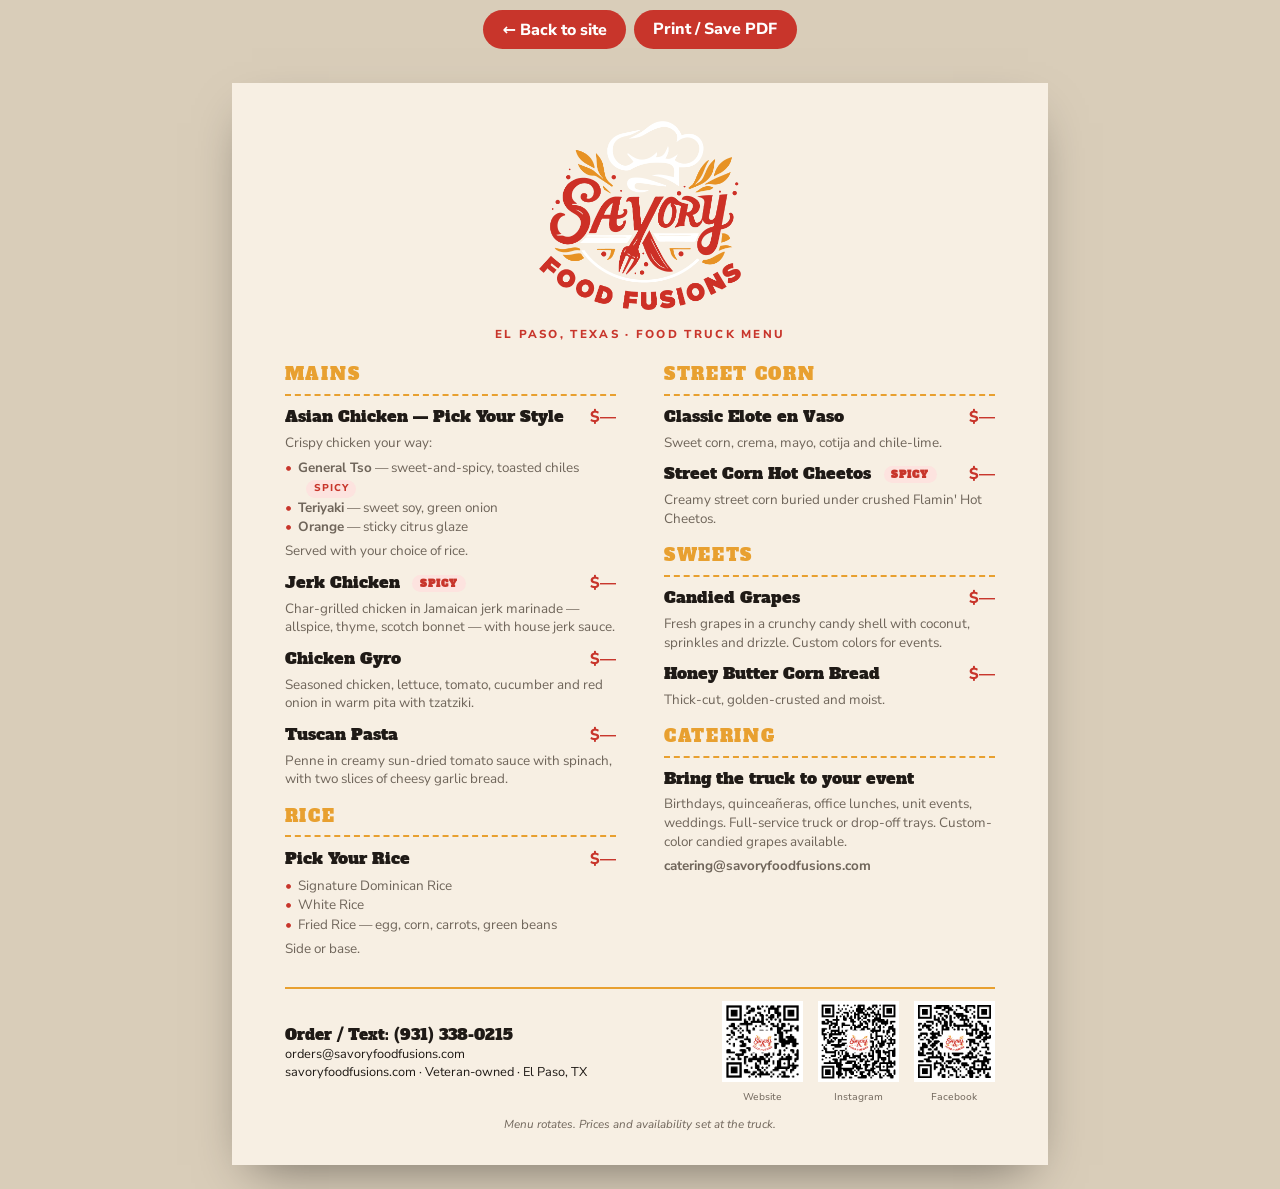
==== menu.html @ b55663da "Add printable one-page menu and QR codes Co-Authored-By: Claude Fable 5.1 <noreply@anthropic.com> Cl" ====
<!DOCTYPE html>
<html lang="en">
<head>
  <meta charset="UTF-8">
  <meta name="viewport" content="width=device-width, initial-scale=1.0">
  <title>Menu | Savory Food Fusions — El Paso, TX</title>
  <meta name="description" content="Savory Food Fusions food truck menu — El Paso, Texas.">
  <link rel="icon" href="images/logo.png" type="image/png">
  <link rel="preconnect" href="https://fonts.googleapis.com">
  <link rel="preconnect" href="https://fonts.gstatic.com" crossorigin>
  <link href="https://fonts.googleapis.com/css2?family=Alfa+Slab+One&family=Nunito+Sans:ital,wght@0,400;0,600;0,800;1,400&display=swap" rel="stylesheet">
  <style>
    :root { --red:#c8352b; --orange:#e8a030; --cream:#f7efe3; --ink:#1f1a16; --muted:#6f655a; }
    * { box-sizing:border-box; margin:0; padding:0; }
    body { font-family:'Nunito Sans',system-ui,sans-serif; color:var(--ink); background:#d9cdb9; -webkit-print-color-adjust:exact; print-color-adjust:exact; }
    .sheet { background:var(--cream); max-width:8.5in; margin:1.5rem auto; padding:.4in .55in .35in; min-height:11in; position:relative; box-shadow:0 20px 50px -20px rgba(0,0,0,.5); }
    .head { text-align:center; margin-bottom:.22in; }
    .head img { width:2.1in; }
    .head p { font-weight:800; letter-spacing:.2em; text-transform:uppercase; font-size:.72rem; color:var(--red); margin-top:.1in; }
    .cols { display:grid; grid-template-columns:1fr 1fr; gap:0 .5in; }
    h2 { font-family:'Alfa Slab One',serif; font-weight:400; font-size:1.05rem; letter-spacing:.1em; text-transform:uppercase; color:var(--orange); border-bottom:2px dashed var(--orange); padding-bottom:.08in; margin:.16in 0 .1in; }
    .cols > section:first-child h2:first-child, .cols > section:last-child h2:first-child { margin-top:0; }
    .item { display:grid; grid-template-columns:1fr auto; gap:.06in .2in; margin-bottom:.1in; align-items:baseline; }
    .item h3 { font-family:'Alfa Slab One',serif; font-weight:400; font-size:1rem; }
    .item .price { font-weight:800; color:var(--red); white-space:nowrap; }
    .item p { grid-column:1 / -1; font-size:.84rem; color:var(--muted); line-height:1.4; }
    .item ul { grid-column:1 / -1; list-style:none; font-size:.84rem; color:var(--muted); line-height:1.45; }
    .item li { padding-left:.14in; position:relative; }
    .item li::before { content:"•"; position:absolute; left:0; color:var(--red); }
    .hot { display:inline-block; font-size:.62rem; font-weight:800; letter-spacing:.1em; text-transform:uppercase; color:var(--red); background:#fde3df; padding:.02in .08in; border-radius:999px; margin-left:.08in; vertical-align:middle; }
    .foot { margin-top:.2in; padding-top:.12in; border-top:2px solid var(--orange); display:flex; justify-content:space-between; align-items:center; gap:.3in; font-size:.8rem; }
    .foot b { font-family:'Alfa Slab One',serif; font-weight:400; font-size:.95rem; display:block; }
    .foot .qr { display:flex; gap:.15in; align-items:center; }
    .foot .qr img { width:.85in; height:.85in; }
    .foot .qr span { font-size:.62rem; text-align:center; display:block; margin-top:.03in; color:var(--muted); }
    .note { text-align:center; font-size:.72rem; color:var(--muted); font-style:italic; margin-top:.12in; }
    .toolbar { text-align:center; padding:.6rem; }
    .toolbar a, .toolbar button { font:inherit; font-weight:800; background:var(--red); color:#fff; border:0; border-radius:999px; padding:.55rem 1.2rem; margin:0 .25rem; cursor:pointer; text-decoration:none; }
    @media print { body { background:#fff; } .sheet { margin:0; box-shadow:none; max-width:none; min-height:0; height:11in; overflow:hidden; } .toolbar { display:none; } @page { size:letter; margin:0; } }
    @media (max-width:640px) { .sheet { padding:.4in .35in; min-height:0; } .cols { grid-template-columns:1fr; } .foot { flex-direction:column; text-align:center; } }
  </style>
</head>
<body>
  <div class="toolbar"><a href="index.html">← Back to site</a><button onclick="window.print()">Print / Save PDF</button></div>
  <div class="sheet">
    <header class="head">
      <img src="images/logo.png" alt="Savory Food Fusions">
      <p>El Paso, Texas · Food Truck Menu</p>
    </header>

    <div class="cols">
      <section>
        <h2>Mains</h2>

        <div class="item">
          <h3>Asian Chicken — Pick Your Style</h3><span class="price">$—</span>
          <p>Crispy chicken your way:</p>
          <ul>
            <li><strong>General Tso</strong> — sweet-and-spicy, toasted chiles <span class="hot">Spicy</span></li>
            <li><strong>Teriyaki</strong> — sweet soy, green onion</li>
            <li><strong>Orange</strong> — sticky citrus glaze</li>
          </ul>
          <p>Served with your choice of rice.</p>
        </div>

        <div class="item">
          <h3>Jerk Chicken <span class="hot">Spicy</span></h3><span class="price">$—</span>
          <p>Char-grilled chicken in Jamaican jerk marinade — allspice, thyme, scotch bonnet — with house jerk sauce.</p>
        </div>

        <div class="item">
          <h3>Chicken Gyro</h3><span class="price">$—</span>
          <p>Seasoned chicken, lettuce, tomato, cucumber and red onion in warm pita with tzatziki.</p>
        </div>

        <div class="item">
          <h3>Tuscan Pasta</h3><span class="price">$—</span>
          <p>Penne in creamy sun-dried tomato sauce with spinach, with two slices of cheesy garlic bread.</p>
        </div>

        <h2>Rice</h2>
        <div class="item">
          <h3>Pick Your Rice</h3><span class="price">$—</span>
          <ul>
            <li>Signature Dominican Rice</li>
            <li>White Rice</li>
            <li>Fried Rice — egg, corn, carrots, green beans</li>
          </ul>
          <p>Side or base.</p>
        </div>
      </section>

      <section>
        <h2>Street Corn</h2>
        <div class="item">
          <h3>Classic Elote en Vaso</h3><span class="price">$—</span>
          <p>Sweet corn, crema, mayo, cotija and chile-lime.</p>
        </div>
        <div class="item">
          <h3>Street Corn Hot Cheetos <span class="hot">Spicy</span></h3><span class="price">$—</span>
          <p>Creamy street corn buried under crushed Flamin' Hot Cheetos.</p>
        </div>

        <h2>Sweets</h2>
        <div class="item">
          <h3>Candied Grapes</h3><span class="price">$—</span>
          <p>Fresh grapes in a crunchy candy shell with coconut, sprinkles and drizzle. Custom colors for events.</p>
        </div>
        <div class="item">
          <h3>Honey Butter Corn Bread</h3><span class="price">$—</span>
          <p>Thick-cut, golden-crusted and moist.</p>
        </div>

        <h2>Catering</h2>
        <div class="item">
          <h3>Bring the truck to your event</h3>
          <p>Birthdays, quinceañeras, office lunches, unit events, weddings. Full-service truck or drop-off trays. Custom-color candied grapes available.</p>
          <p><strong>catering@savoryfoodfusions.com</strong></p>
        </div>
      </section>
    </div>

    <footer class="foot">
      <div>
        <b>Order / Text: (931) 338-0215</b>
        orders@savoryfoodfusions.com<br>
        savoryfoodfusions.com · Veteran-owned · El Paso, TX
      </div>
      <div class="qr">
        <div><img src="images/qr-website.png" alt="QR: website"><span>Website</span></div>
        <div><img src="images/qr-instagram.png" alt="QR: Instagram"><span>Instagram</span></div>
        <div><img src="images/qr-facebook.png" alt="QR: Facebook"><span>Facebook</span></div>
      </div>
    </footer>
    <p class="note">Menu rotates. Prices and availability set at the truck.</p>
  </div>
</body>
</html>
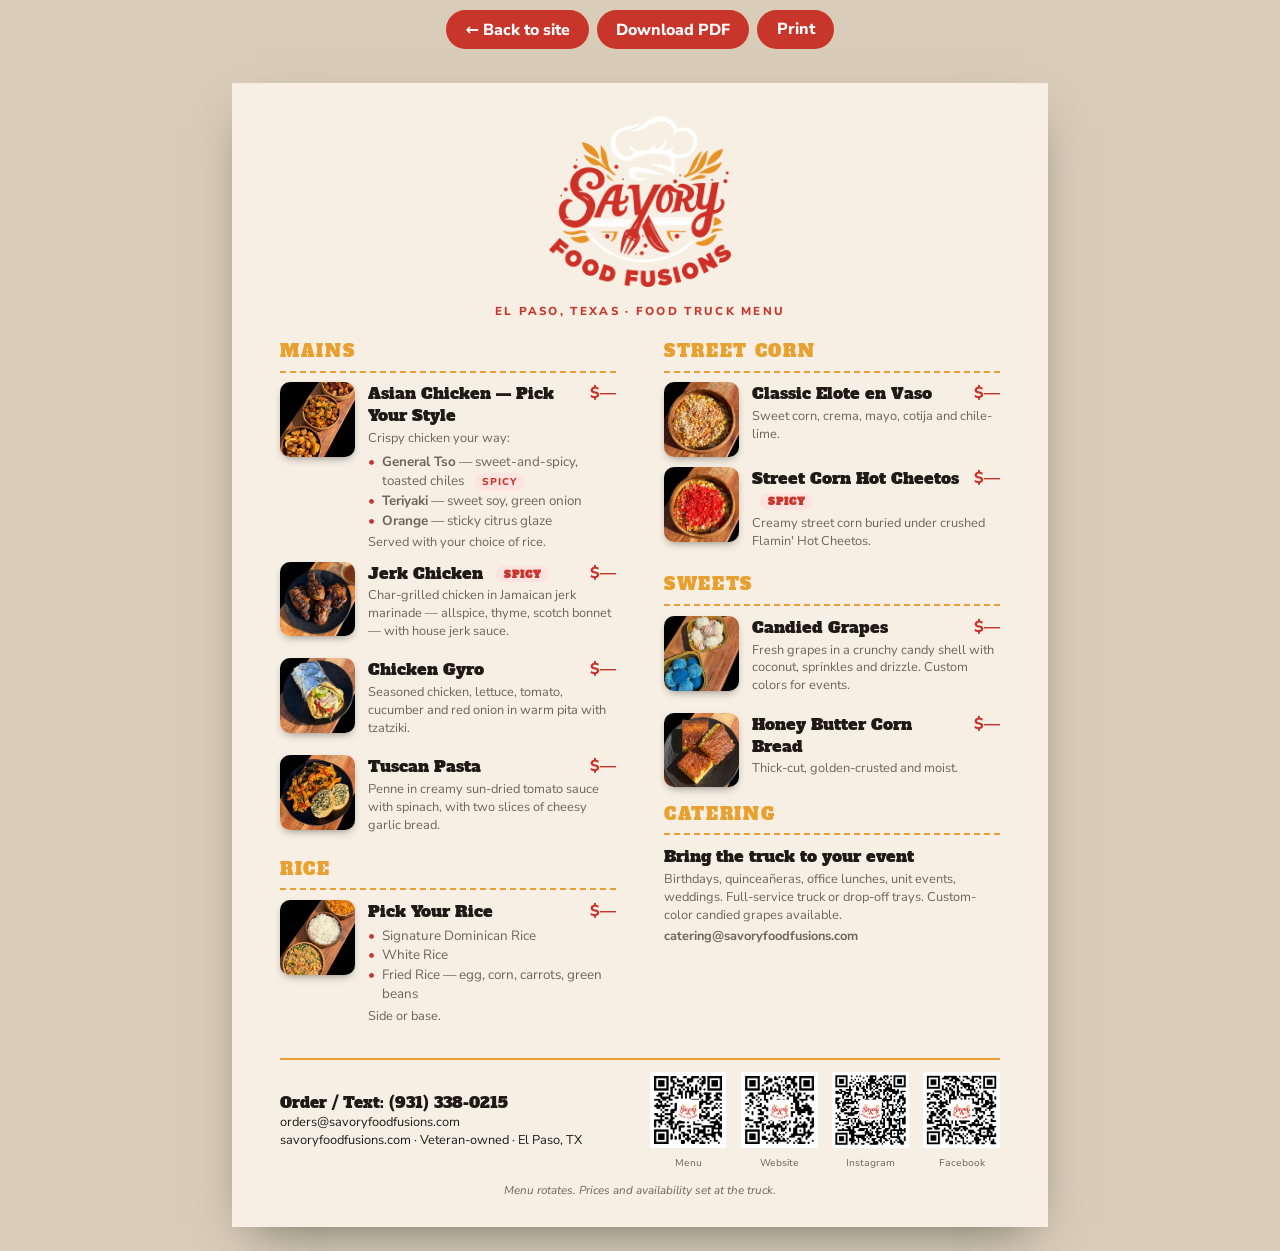
==== commit 115509b2: "Menu: dish photos, menu QR, hosted PDF Co-Authored-By: Claude Fable 5.1 <noreply@anthropic.com> Clau" ====
--- a/menu.html
+++ b/menu.html
@@ -13,25 +13,28 @@
     :root { --red:#c8352b; --orange:#e8a030; --cream:#f7efe3; --ink:#1f1a16; --muted:#6f655a; }
     * { box-sizing:border-box; margin:0; padding:0; }
     body { font-family:'Nunito Sans',system-ui,sans-serif; color:var(--ink); background:#d9cdb9; -webkit-print-color-adjust:exact; print-color-adjust:exact; }
-    .sheet { background:var(--cream); max-width:8.5in; margin:1.5rem auto; padding:.4in .55in .35in; min-height:11in; position:relative; box-shadow:0 20px 50px -20px rgba(0,0,0,.5); }
+    .sheet { background:var(--cream); max-width:8.5in; margin:1.5rem auto; padding:.35in .5in .3in; min-height:11in; position:relative; box-shadow:0 20px 50px -20px rgba(0,0,0,.5); }
     .head { text-align:center; margin-bottom:.22in; }
-    .head img { width:2.1in; }
+    .head img { width:1.9in; }
     .head p { font-weight:800; letter-spacing:.2em; text-transform:uppercase; font-size:.72rem; color:var(--red); margin-top:.1in; }
     .cols { display:grid; grid-template-columns:1fr 1fr; gap:0 .5in; }
     h2 { font-family:'Alfa Slab One',serif; font-weight:400; font-size:1.05rem; letter-spacing:.1em; text-transform:uppercase; color:var(--orange); border-bottom:2px dashed var(--orange); padding-bottom:.08in; margin:.16in 0 .1in; }
     .cols > section:first-child h2:first-child, .cols > section:last-child h2:first-child { margin-top:0; }
-    .item { display:grid; grid-template-columns:1fr auto; gap:.06in .2in; margin-bottom:.1in; align-items:baseline; }
+    .item { display:grid; grid-template-columns:.78in 1fr auto; gap:.04in .14in; margin-bottom:.1in; align-items:start; }
+    .item img { grid-row:1 / span 4; width:.78in; height:.78in; object-fit:cover; border-radius:10px; box-shadow:0 4px 10px -4px rgba(0,0,0,.5); }
+    .item.noimg { grid-template-columns:1fr auto; }
+    .item.noimg p { grid-column:1 / -1; }
     .item h3 { font-family:'Alfa Slab One',serif; font-weight:400; font-size:1rem; }
     .item .price { font-weight:800; color:var(--red); white-space:nowrap; }
-    .item p { grid-column:1 / -1; font-size:.84rem; color:var(--muted); line-height:1.4; }
-    .item ul { grid-column:1 / -1; list-style:none; font-size:.84rem; color:var(--muted); line-height:1.45; }
+    .item p { grid-column:2 / -1; font-size:.8rem; color:var(--muted); line-height:1.4; }
+    .item ul { grid-column:2 / -1; list-style:none; font-size:.84rem; color:var(--muted); line-height:1.45; }
     .item li { padding-left:.14in; position:relative; }
     .item li::before { content:"•"; position:absolute; left:0; color:var(--red); }
     .hot { display:inline-block; font-size:.62rem; font-weight:800; letter-spacing:.1em; text-transform:uppercase; color:var(--red); background:#fde3df; padding:.02in .08in; border-radius:999px; margin-left:.08in; vertical-align:middle; }
     .foot { margin-top:.2in; padding-top:.12in; border-top:2px solid var(--orange); display:flex; justify-content:space-between; align-items:center; gap:.3in; font-size:.8rem; }
     .foot b { font-family:'Alfa Slab One',serif; font-weight:400; font-size:.95rem; display:block; }
     .foot .qr { display:flex; gap:.15in; align-items:center; }
-    .foot .qr img { width:.85in; height:.85in; }
+    .foot .qr img { width:.8in; height:.8in; }
     .foot .qr span { font-size:.62rem; text-align:center; display:block; margin-top:.03in; color:var(--muted); }
     .note { text-align:center; font-size:.72rem; color:var(--muted); font-style:italic; margin-top:.12in; }
     .toolbar { text-align:center; padding:.6rem; }
@@ -41,7 +44,7 @@
   </style>
 </head>
 <body>
-  <div class="toolbar"><a href="index.html">← Back to site</a><button onclick="window.print()">Print / Save PDF</button></div>
+  <div class="toolbar"><a href="index.html">← Back to site</a><a href="menu.pdf" download>Download PDF</a><button onclick="window.print()">Print</button></div>
   <div class="sheet">
     <header class="head">
       <img src="images/logo.png" alt="Savory Food Fusions">
@@ -53,6 +56,7 @@
         <h2>Mains</h2>
 
         <div class="item">
+          <img src="images/hero-chicken-trio.jpg" alt="">
           <h3>Asian Chicken — Pick Your Style</h3><span class="price">$—</span>
           <p>Crispy chicken your way:</p>
           <ul>
@@ -64,22 +68,26 @@
         </div>
 
         <div class="item">
+          <img src="images/hero-jerk-chicken.jpg" alt="">
           <h3>Jerk Chicken <span class="hot">Spicy</span></h3><span class="price">$—</span>
           <p>Char-grilled chicken in Jamaican jerk marinade — allspice, thyme, scotch bonnet — with house jerk sauce.</p>
         </div>
 
         <div class="item">
+          <img src="images/hero-chicken-gyro.jpg" alt="">
           <h3>Chicken Gyro</h3><span class="price">$—</span>
           <p>Seasoned chicken, lettuce, tomato, cucumber and red onion in warm pita with tzatziki.</p>
         </div>
 
         <div class="item">
+          <img src="images/hero-tuscan-pasta.jpg" alt="">
           <h3>Tuscan Pasta</h3><span class="price">$—</span>
           <p>Penne in creamy sun-dried tomato sauce with spinach, with two slices of cheesy garlic bread.</p>
         </div>
 
         <h2>Rice</h2>
         <div class="item">
+          <img src="images/hero-rice-trio.jpg" alt="">
           <h3>Pick Your Rice</h3><span class="price">$—</span>
           <ul>
             <li>Signature Dominican Rice</li>
@@ -93,26 +101,30 @@
       <section>
         <h2>Street Corn</h2>
         <div class="item">
+          <img src="images/hero-classic-elote.jpg" alt="">
           <h3>Classic Elote en Vaso</h3><span class="price">$—</span>
           <p>Sweet corn, crema, mayo, cotija and chile-lime.</p>
         </div>
         <div class="item">
+          <img src="images/hero-hot-cheeto-elote.jpg" alt="">
           <h3>Street Corn Hot Cheetos <span class="hot">Spicy</span></h3><span class="price">$—</span>
           <p>Creamy street corn buried under crushed Flamin' Hot Cheetos.</p>
         </div>
 
         <h2>Sweets</h2>
         <div class="item">
+          <img src="images/hero-candied-grapes.jpg" alt="">
           <h3>Candied Grapes</h3><span class="price">$—</span>
           <p>Fresh grapes in a crunchy candy shell with coconut, sprinkles and drizzle. Custom colors for events.</p>
         </div>
         <div class="item">
+          <img src="images/hero-cornbread.jpg" alt="">
           <h3>Honey Butter Corn Bread</h3><span class="price">$—</span>
           <p>Thick-cut, golden-crusted and moist.</p>
         </div>
 
         <h2>Catering</h2>
-        <div class="item">
+        <div class="item noimg">
           <h3>Bring the truck to your event</h3>
           <p>Birthdays, quinceañeras, office lunches, unit events, weddings. Full-service truck or drop-off trays. Custom-color candied grapes available.</p>
           <p><strong>catering@savoryfoodfusions.com</strong></p>
@@ -127,6 +139,7 @@
         savoryfoodfusions.com · Veteran-owned · El Paso, TX
       </div>
       <div class="qr">
+        <div><img src="images/qr-menu.png" alt="QR: this menu"><span>Menu</span></div>
         <div><img src="images/qr-website.png" alt="QR: website"><span>Website</span></div>
         <div><img src="images/qr-instagram.png" alt="QR: Instagram"><span>Instagram</span></div>
         <div><img src="images/qr-facebook.png" alt="QR: Facebook"><span>Facebook</span></div>
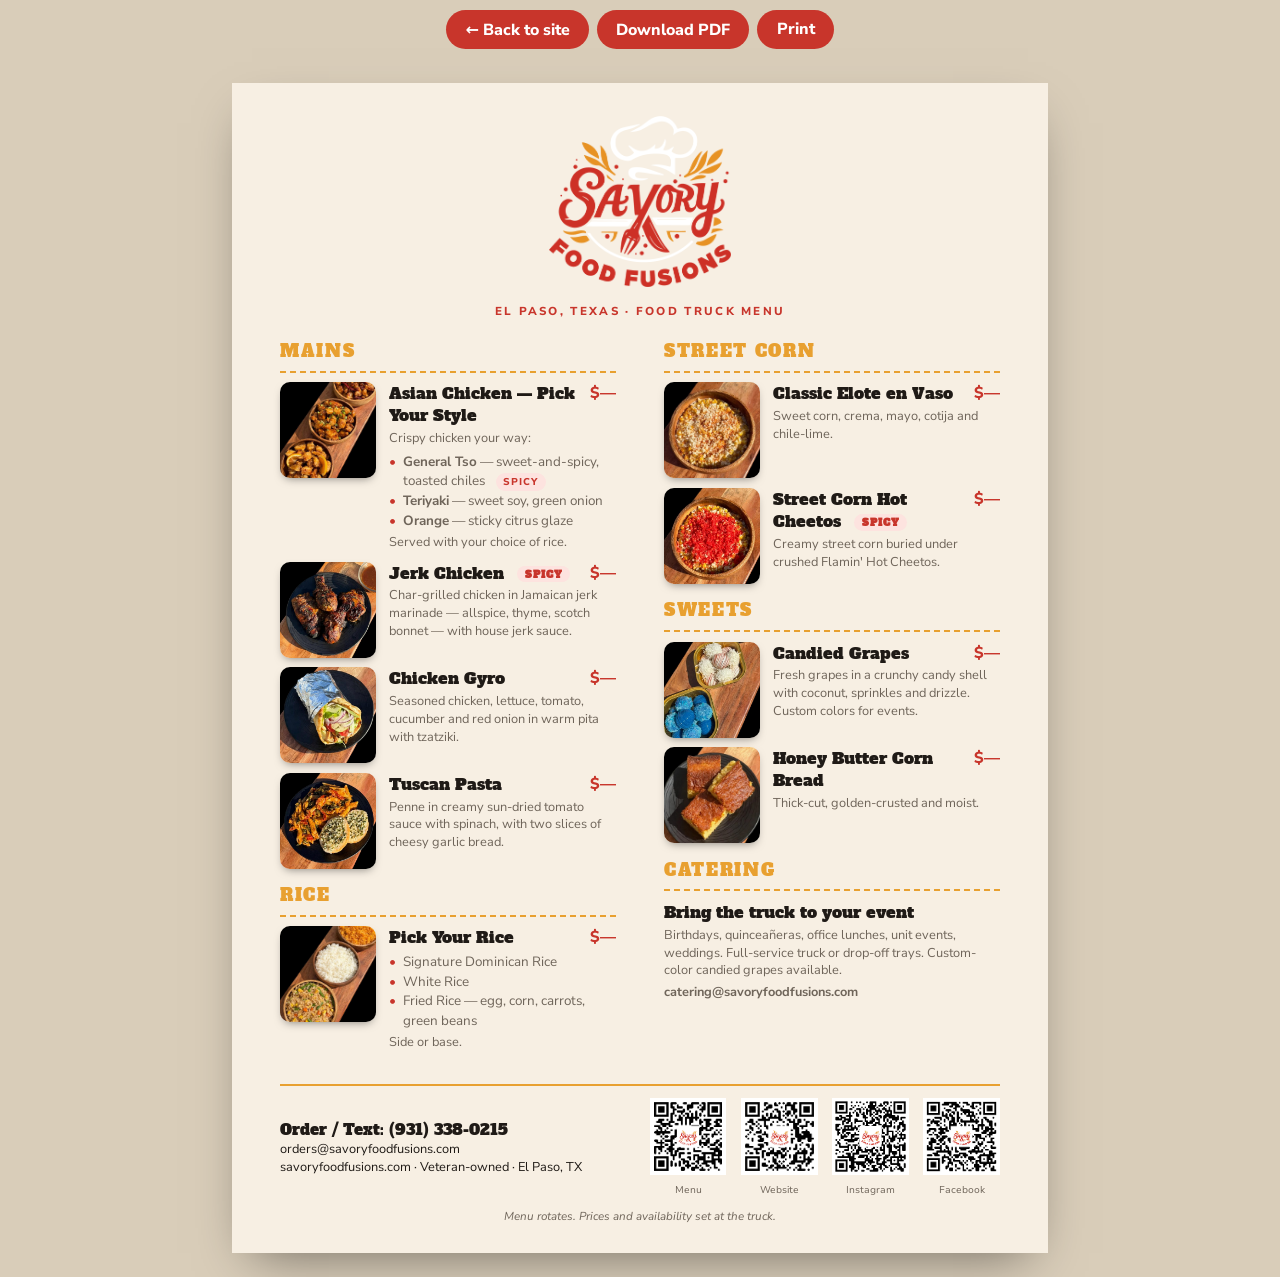
==== commit b9ff2e7f: "Menu: larger dish photos Co-Authored-By: Claude Fable 5.1 <noreply@anthropic.com> Claude-Session: ht" ====
--- a/menu.html
+++ b/menu.html
@@ -20,8 +20,8 @@
     .cols { display:grid; grid-template-columns:1fr 1fr; gap:0 .5in; }
     h2 { font-family:'Alfa Slab One',serif; font-weight:400; font-size:1.05rem; letter-spacing:.1em; text-transform:uppercase; color:var(--orange); border-bottom:2px dashed var(--orange); padding-bottom:.08in; margin:.16in 0 .1in; }
     .cols > section:first-child h2:first-child, .cols > section:last-child h2:first-child { margin-top:0; }
-    .item { display:grid; grid-template-columns:.78in 1fr auto; gap:.04in .14in; margin-bottom:.1in; align-items:start; }
-    .item img { grid-row:1 / span 4; width:.78in; height:.78in; object-fit:cover; border-radius:10px; box-shadow:0 4px 10px -4px rgba(0,0,0,.5); }
+    .item { display:grid; grid-template-columns:1in 1fr auto; gap:.04in .14in; margin-bottom:.1in; align-items:start; }
+    .item img { grid-row:1 / span 4; width:1in; height:1in; object-fit:cover; border-radius:10px; box-shadow:0 4px 10px -4px rgba(0,0,0,.5); }
     .item.noimg { grid-template-columns:1fr auto; }
     .item.noimg p { grid-column:1 / -1; }
     .item h3 { font-family:'Alfa Slab One',serif; font-weight:400; font-size:1rem; }
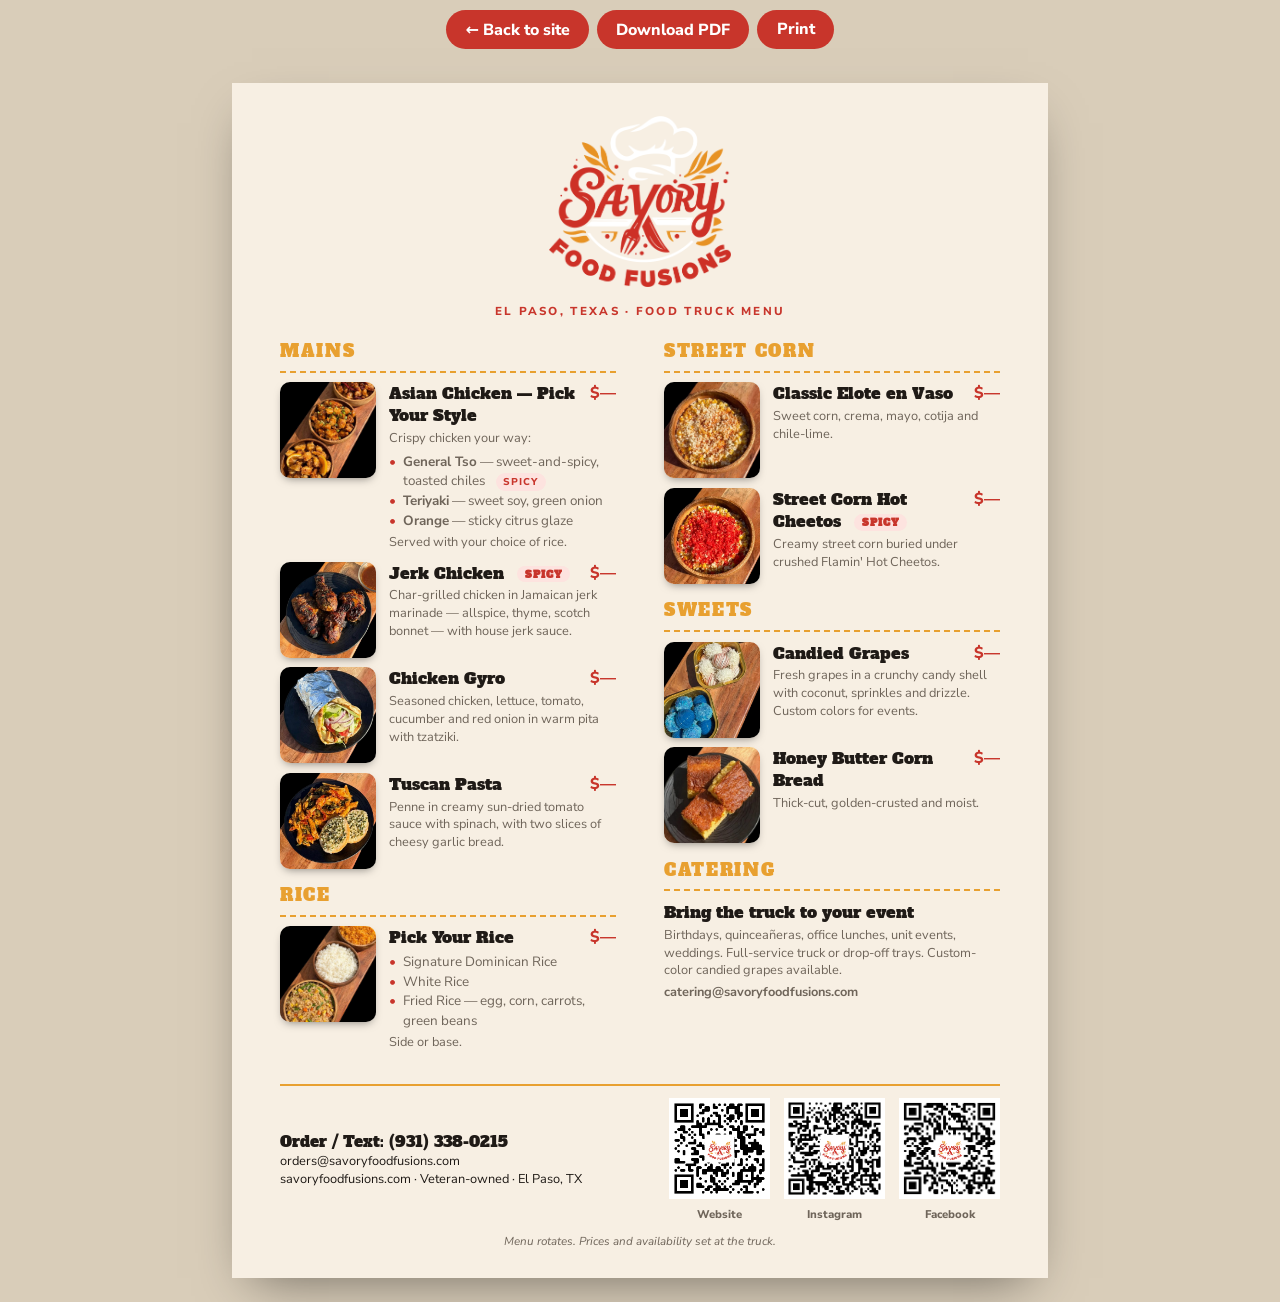
==== commit faa4c0d8: "Menu footer: website/IG/FB QR codes only, larger Co-Authored-By: Claude Fable 5.1 <noreply@anthropic" ====
--- a/menu.html
+++ b/menu.html
@@ -34,8 +34,8 @@
     .foot { margin-top:.2in; padding-top:.12in; border-top:2px solid var(--orange); display:flex; justify-content:space-between; align-items:center; gap:.3in; font-size:.8rem; }
     .foot b { font-family:'Alfa Slab One',serif; font-weight:400; font-size:.95rem; display:block; }
     .foot .qr { display:flex; gap:.15in; align-items:center; }
-    .foot .qr img { width:.8in; height:.8in; }
-    .foot .qr span { font-size:.62rem; text-align:center; display:block; margin-top:.03in; color:var(--muted); }
+    .foot .qr img { width:1.05in; height:1.05in; }
+    .foot .qr span { font-size:.7rem; font-weight:800; text-align:center; display:block; margin-top:.03in; color:var(--muted); }
     .note { text-align:center; font-size:.72rem; color:var(--muted); font-style:italic; margin-top:.12in; }
     .toolbar { text-align:center; padding:.6rem; }
     .toolbar a, .toolbar button { font:inherit; font-weight:800; background:var(--red); color:#fff; border:0; border-radius:999px; padding:.55rem 1.2rem; margin:0 .25rem; cursor:pointer; text-decoration:none; }
@@ -139,7 +139,6 @@
         savoryfoodfusions.com · Veteran-owned · El Paso, TX
       </div>
       <div class="qr">
-        <div><img src="images/qr-menu.png" alt="QR: this menu"><span>Menu</span></div>
         <div><img src="images/qr-website.png" alt="QR: website"><span>Website</span></div>
         <div><img src="images/qr-instagram.png" alt="QR: Instagram"><span>Instagram</span></div>
         <div><img src="images/qr-facebook.png" alt="QR: Facebook"><span>Facebook</span></div>
